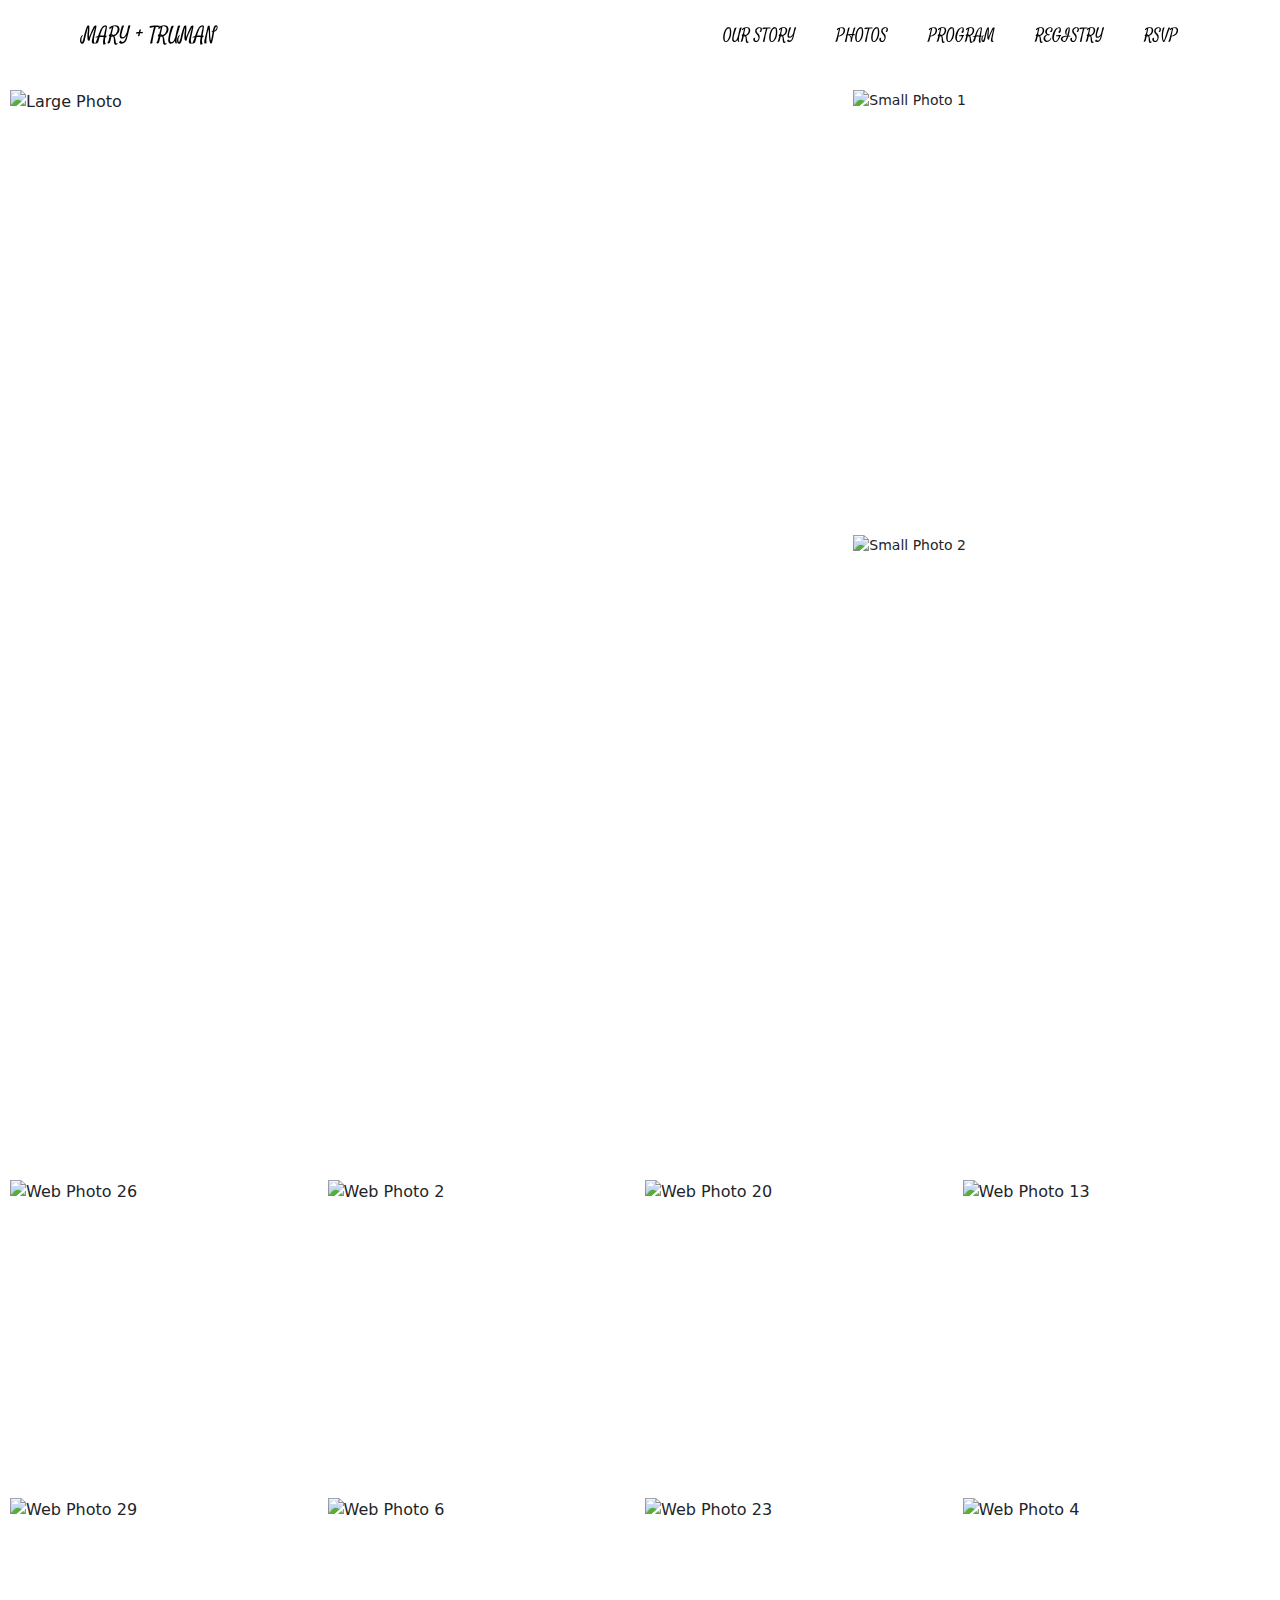
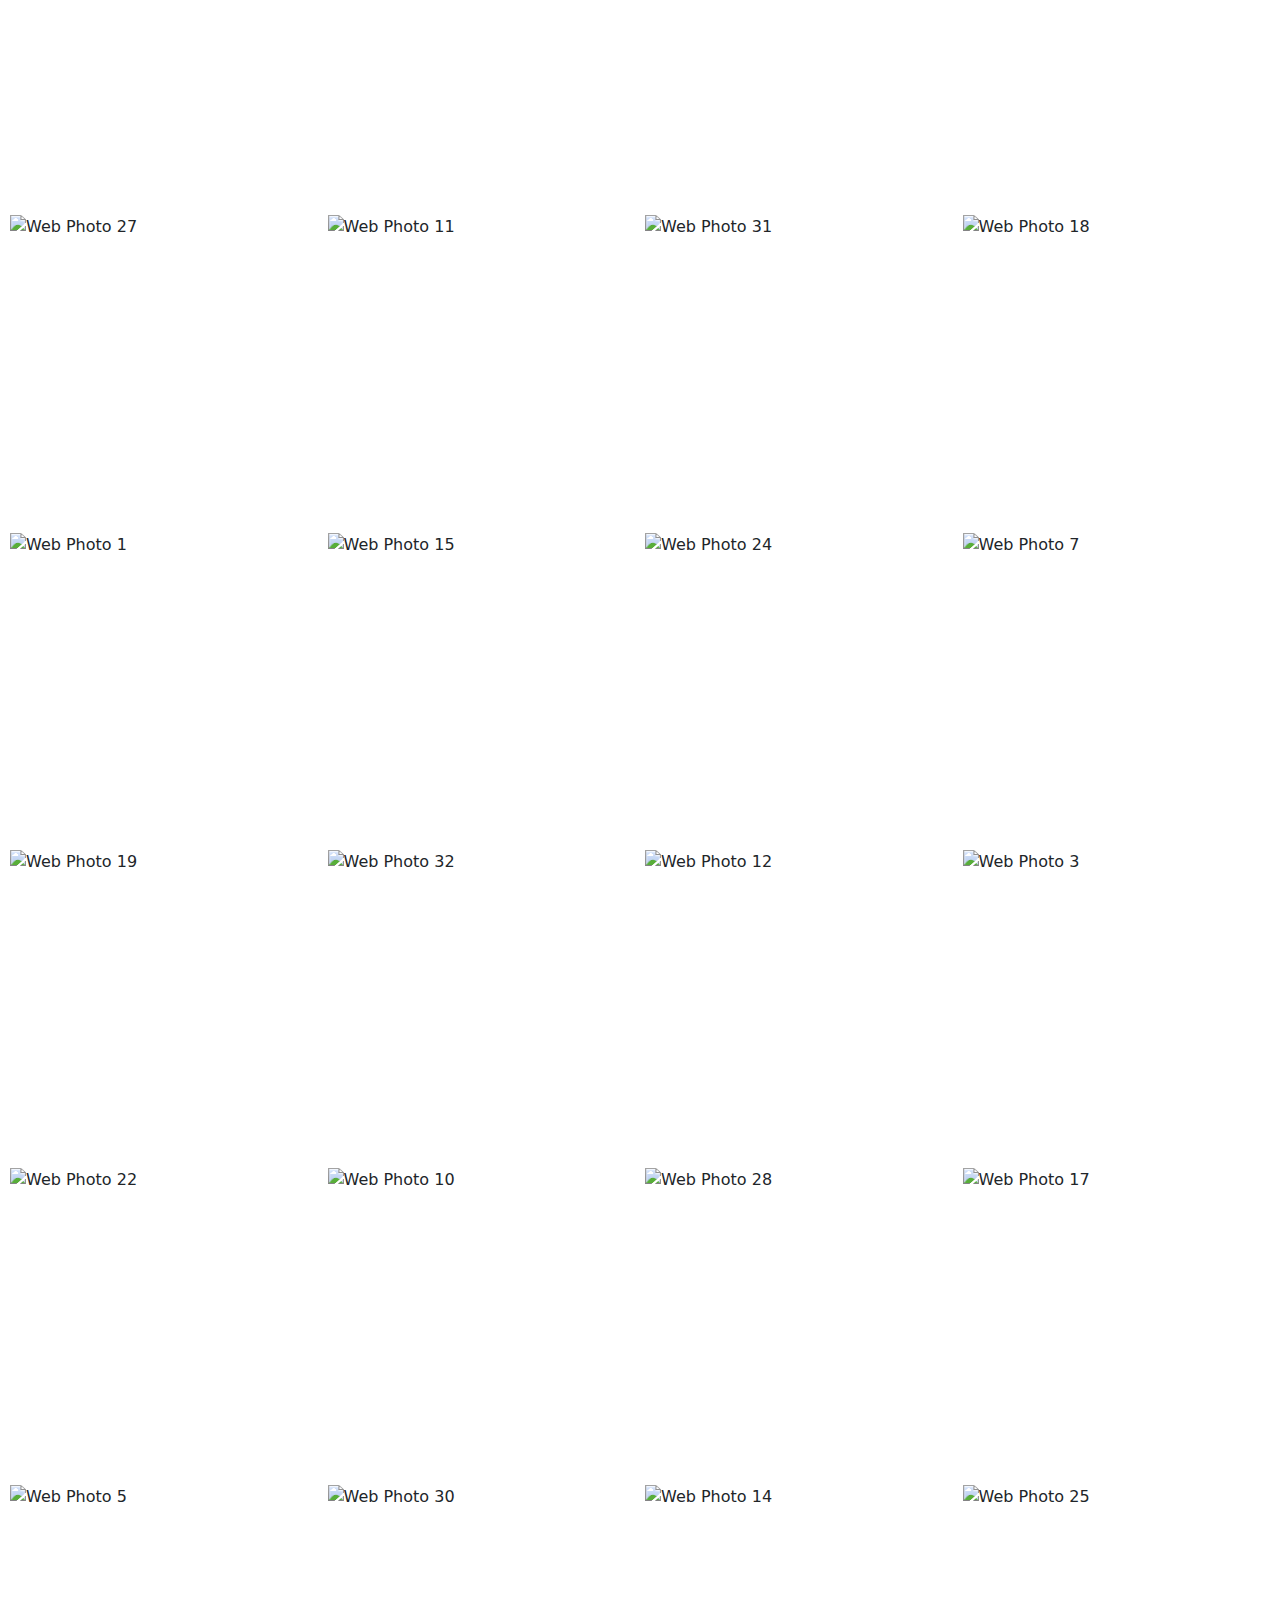
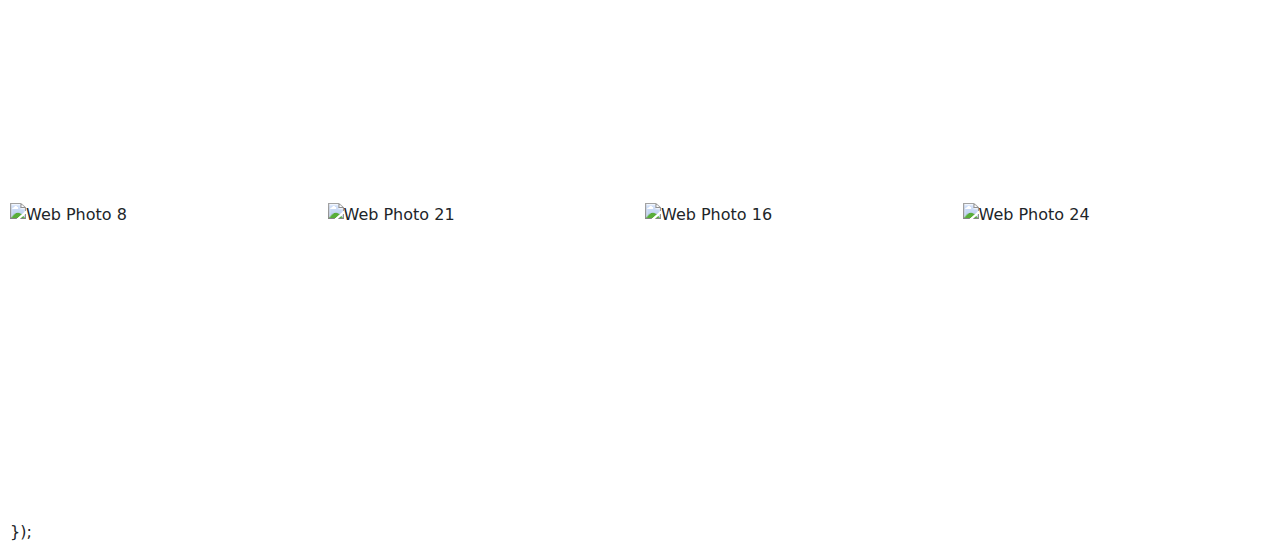
==== Photos.html @ 1ffb4a53 "Add files via upload" ====
<!DOCTYPE html>
<html lang="en">
<head>
    <style>
        .background-image-container {
                 position: absolute; /* Keeps the background image fixed during scrolling */
                 top: 0; /* Aligns the image to the top of the viewport */
                 left: 0; /* Aligns the image to the left of the viewport */
                 z-index: -1; /* Ensures the image stays behind the content */
             }
             
             .background-image-container img {
                 display: block; /* Removes bottom space/margin below the image */
                 width: 1750px; /* Set specific width, adjust as needed */
                 height: auto; /* Maintain aspect ratio */
                 max-height: 1750px; /* Set maximum height */
             }
     
     
     
     .photo-section {
       position: relative;
       z-index: 1; /* Higher z-index means it will be on top */
     }
     </style>
     <meta charset="UTF-8">
     <style>
         .navbar {
           background-color: rgba(255, 255, 255, 0.76) !important; /* White background with 25% opacity */
         }
         .navbar-brand, .navbar-nav .nav-link {
           font-family: 'Satisfy', cursive; /* Satisfy font for all text */
           color: black; /* Black color for text */
         }
         .navbar-brand {
           font-size: 1.5em; /* Larger font size for the navbar brand */
         }
         .navbar-nav .nav-link:hover {
           transform: scale(1.25);
           transition: transform 0.3s;
         }
     
       </style>
       </head>
       <body id="page-top">
       
        <nav class="navbar navbar-expand-lg text-uppercase fixed-top" id="mainNav">
            <div class="container">
              <a class="navbar-brand" href="index.html">Mary + Truman</a>
              <button class="navbar-toggler text-uppercase font-weight-bold bg-primary text-white rounded" type="button"
                data-bs-toggle="collapse" data-bs-target="#navbarResponsive" aria-controls="navbarResponsive"
                aria-expanded="false" aria-label="Toggle navigation">
                Menu
                <i class="fas fa-bars"></i>
              </button>
              <div class="collapse navbar-collapse" id="navbarResponsive">
                <ul class="navbar-nav ms-auto">
                  <!-- Assuming 'Our Story' links back to the main page (index.html) -->
                  <li class="nav-item mx-0 mx-lg-1"><a class="nav-link py-3 px-0 px-lg-3 rounded" href="story.html">Our Story</a></li>
                  <!-- Link for 'Photos' page -->
                  <li class="nav-item mx-0 mx-lg-1"><a class="nav-link py-3 px-0 px-lg-3 rounded" href="Photos.html">Photos</a></li>
                  <!-- Assuming 'Contact' links to a section on the main page or another HTML file -->
                  <li class="nav-item mx-0 mx-lg-1"><a class="nav-link py-3 px-0 px-lg-3 rounded" href="program.html">Program</a></li>
                  <li class="nav-item mx-0 mx-lg-1"><a class="nav-link py-3 px-0 px-lg-3 rounded" href="https://www.amazon.com/wedding/registry/3O172XSY07O5B"target="_blank">Registry</a></li>
                  <li class="nav-item mx-0 mx-lg-1"><a class="nav-link py-3 px-0 px-lg-3 rounded" href="https://www.theknot.com/us/mary-konishi-and-truman-mitchell-aug-2024/rsvp/confirmation"target="_blank">RSVP</a></li>
                
                </ul>
              </div>
            </div>
          </nav>
          
     
     <head>
         <meta charset="UTF-8">
         <title>Mary + Truman</title>
         <link href="https://cdn.jsdelivr.net/npm/bootstrap@5.2.3/dist/css/bootstrap.min.css" rel="stylesheet">
         <link href="https://fonts.googleapis.com/css2?family=Satisfy&display=swap" rel="stylesheet">
         <!-- Link to your custom CSS file -->
         <link rel="stylesheet" href="styles.css">
         <style>
           .navbar {
             background-color: rgba(255, 255, 255, 0.76) !important; /* White background with 25% opacity */
           }
           .navbar-brand {
             font-size: 1.5em; /* Larger font size for the navbar brand */
           }
           .navbar-nav .nav-link:hover {
             transform: scale(1.25);
             transition: transform 0.3s;
           }
         </style>
         </head>
    
         </nav>
    <style>
        .background-image-container {
                 position: absolute; /* Keeps the background image fixed during scrolling */
                 top: 0; /* Aligns the image to the top of the viewport */
                 left: 0; /* Aligns the image to the left of the viewport */
                 z-index: -1; /* Ensures the image stays behind the content */
             }
             
             .background-image-container img {
                 display: block; /* Removes bottom space/margin below the image */
                 width: 1750px; /* Set specific width, adjust as needed */
                 height: auto; /* Maintain aspect ratio */
                 max-height: 1750px; /* Set maximum height */
             }
     
     
     
     .photo-section {
       position: relative;
       z-index: 1; /* Higher z-index means it will be on top */
     }
     </style>
     <meta charset="UTF-8">
    
          
     
     <head>
         <meta charset="UTF-8">
         <title>Mary + Truman</title>
         <link href="https://cdn.jsdelivr.net/npm/bootstrap@5.2.3/dist/css/bootstrap.min.css" rel="stylesheet">
         <link href="https://fonts.googleapis.com/css2?family=Satisfy&display=swap" rel="stylesheet">
         <!-- Link to your custom CSS file -->
         <link rel="stylesheet" href="styles.css">
        





        <head>
        <meta charset="UTF-8">
        <meta name="viewport" content="width=device-width, initial-scale=1.0">
        <title>Photo Gallery</title>
        <link rel="stylesheet" href="styles.css">
        </head>
        <body>

            <p>&nbsp;</p>
            <p>&nbsp;</p>

            <body1>
                <div class="gallery1">
                    <div class="portfolio-item large">
                        <img class="img-fluid" src="assets/img/portfolio/web-15.jpg" alt="Large Photo">
                    </div>
                    <div class="portfolio-item small">
                        <img class="img-fluid" src="assets/img/portfolio/web-12.jpg" alt="Small Photo 1">
                    </div>
                    <div class="portfolio-item small">
                        <img class="img-fluid" src="assets/img/portfolio/web-09.jpg" alt="Small Photo 2">
                    </div>
                </div>
                <p>&nbsp;</p>
                <p>&nbsp;</p>
                <p>&nbsp;</p>
               


<style>/* styles.css */

    
    .gallery1 {
        display: grid;
        grid-template-columns: 2fr 1fr; /* Larger area for the large photo */
        grid-template-rows: 1fr 1fr; /* Two rows */
        height: 100vh; /* Full viewport height */
        width: 100vw; /* Full viewport width */
        grid-gap: 10px;
        padding-bottom: 100px;
        padding-top: 20px;
        margin-top: 0px;
        padding: 10px;
        margin-bottom: 70px;
        scroll-margin-top: 10000px;
        
    }
    
    .portfolio-item {
        overflow: hidden;
        position: relative;
    }
    
    .large {
        grid-row: span 2; /* Large photo spans two rows */
    }
    
    .img-fluid {
        width: 100%;
        height: 100%;
        object-fit: cover;
        position: absolute;
        top: 0;
        left: 0;
        border-radius: 0px;
    }
    </style>




        <div class="gallery">

            <div class="portfolio-item">
                <img class="img-fluid portfolio-img" src="assets/img/portfolio/web-26.jpg" alt="Web Photo 26" />
            </div>
            <div class="portfolio-item">
                <img class="img-fluid portfolio-img" src="assets/img/portfolio/web-02.jpg" alt="Web Photo 2" />
            </div>
            <div class="portfolio-item">
                <img class="img-fluid portfolio-img" src="assets/img/portfolio/web-20.jpg" alt="Web Photo 20" />
            </div>
            <div class="portfolio-item">
                <img class="img-fluid portfolio-img" src="assets/img/portfolio/web-13.jpg" alt="Web Photo 13" />
            </div>
            <div class="portfolio-item">
                <img class="img-fluid portfolio-img" src="assets/img/portfolio/web-29.jpg" alt="Web Photo 29" />
            </div>
            <div class="portfolio-item">
                <img class="img-fluid portfolio-img" src="assets/img/portfolio/web-06.jpg" alt="Web Photo 6" />
            </div>
            <div class="portfolio-item">
                <img class="img-fluid portfolio-img" src="assets/img/portfolio/web-23.jpg" alt="Web Photo 23" />
            </div>
            <!-- Row 2 -->
            <div class="portfolio-item">
                <img class="img-fluid portfolio-img" src="assets/img/portfolio/web-04.jpg" alt="Web Photo 4" />
            </div>
            <div class="portfolio-item">
                <img class="img-fluid portfolio-img" src="assets/img/portfolio/web-27.jpg" alt="Web Photo 27" />
            </div>
            <div class="portfolio-item">
                <img class="img-fluid portfolio-img" src="assets/img/portfolio/web-11.jpg" alt="Web Photo 11" />
            </div>
            <div class="portfolio-item">
                <img class="img-fluid portfolio-img" src="assets/img/portfolio/web-31.jpg" alt="Web Photo 31" />
            </div>
            <div class="portfolio-item">
                <img class="img-fluid portfolio-img" src="assets/img/portfolio/web-18.jpg" alt="Web Photo 18" />
            </div>
            <div class="portfolio-item">
                <img class="img-fluid portfolio-img" src="assets/img/portfolio/web-01.jpg" alt="Web Photo 1" />
            </div>
            <div class="portfolio-item">
                <img class="img-fluid portfolio-img" src="assets/img/portfolio/web-15.jpg" alt="Web Photo 15" />
            </div>
            <div class="portfolio-item">
                <img class="img-fluid portfolio-img" src="assets/img/portfolio/web-24.jpg" alt="Web Photo 24" />
            </div>
            <div class="portfolio-item">
                <img class="img-fluid portfolio-img" src="assets/img/portfolio/web-07.jpg" alt="Web Photo 7" />
            </div>
            <!-- Row 3 -->
            <div class="portfolio-item">
                <img class="img-fluid portfolio-img" src="assets/img/portfolio/web-19.jpg" alt="Web Photo 19" />
            </div>
            <div class="portfolio-item">
                <img class="img-fluid portfolio-img" src="assets/img/portfolio/web-32.jpg" alt="Web Photo 32" />
            </div>
            <div class="portfolio-item">
                <img class="img-fluid portfolio-img" src="assets/img/portfolio/web-12.jpg" alt="Web Photo 12" />
            </div>
            <div class="portfolio-item">
                <img class="img-fluid portfolio-img" src="assets/img/portfolio/web-03.jpg" alt="Web Photo 3" />
            </div>
            <div class="portfolio-item">
                <img class="img-fluid portfolio-img" src="assets/img/portfolio/web-22.jpg" alt="Web Photo 22" />
            </div>
            <div class="portfolio-item">
                <img class="img-fluid portfolio-img" src="assets/img/portfolio/web-10.jpg" alt="Web Photo 10" />
            </div>
            <div class="portfolio-item">
                <img class="img-fluid portfolio-img" src="assets/img/portfolio/web-28.jpg" alt="Web Photo 28" />
            </div>
            <div class="portfolio-item">
                <img class="img-fluid portfolio-img" src="assets/img/portfolio/web-17.jpg" alt="Web Photo 17" />
            </div>
            <div class="portfolio-item">
                <img class="img-fluid portfolio-img" src="assets/img/portfolio/web-05.jpg" alt="Web Photo 5" />
            </div>
            <!-- Row 4 -->
            <div class="portfolio-item">
                <img class="img-fluid portfolio-img" src="assets/img/portfolio/web-30.jpg" alt="Web Photo 30" />
            </div>
            <div class="portfolio-item">
                <img class="img-fluid portfolio-img" src="assets/img/portfolio/web-14.jpg" alt="Web Photo 14" />
            </div>
            <div class="portfolio-item">
                <img class="img-fluid portfolio-img" src="assets/img/portfolio/web-25.jpg" alt="Web Photo 25" />
            </div>
            <div class="portfolio-item">
                <img class="img-fluid portfolio-img" src="assets/img/portfolio/web-08.jpg" alt="Web Photo 8" />
            </div>
            <div class="portfolio-item">
                <img class="img-fluid portfolio-img" src="assets/img/portfolio/web-21.jpg" alt="Web Photo 21" />
            </div>
            <div class="portfolio-item">
                <img class="img-fluid portfolio-img" src="assets/img/portfolio/web-16.jpg" alt="Web Photo 16" />
            </div>
            <div class="portfolio-item">
                <img class="img-fluid portfolio-img" src="assets/img/portfolio/web-24.jpg" alt="Web Photo 24" />
            </div>
        <script src="script.js"></script>
        </body>








   <style>
    /* Hover effect to scale up the portfolio item */
.portfolio-item:hover {
    transform: scale(1.03); /* Enlarges the box by 5% on hover */
    z-index: 10; /* Ensures the scaled item is above others */
    box-shadow: 0 5px 15px rgba(0, 0, 0, 0.25); /* Adds shadow for depth */
    transition: transform 0.3s, box-shadow 0.3s; /* Smooth transitions for scaling and shadow */
}

       /* Basic styling for body and HTML */
body, html {
    margin: 0;
    padding: 0;
    width: 100%;
    height: 100%;
}

/* Styling for the gallery grid */
.gallery {
    display: grid;
    grid-template-columns: repeat(4, 1fr); /* Set to 9 columns for a 9x9 grid */
    grid-gap: 10px;
    padding: 10px;
}

/* Styling for each portfolio item */
.portfolio-item {
    width: 100%;
    padding-top: 100%; /* Maintains aspect ratio */
    position: relative;
    overflow: hidden;
    transition: transform 0.3s ease-in-out; /* Ensures smooth scaling */
}

/* Hover effect to scale up the portfolio item */
.portfolio-item:hover {
    transform: scale(10px1.1s); /* Enlarges the box on hover */
    z-index: 10; /* Ensures the scaled item is above others */
    box-shadow: 0px 5px 15px rgba(0, 0, 0, 0.25); /* Initial box shadow */;
}

/* Styling for images within portfolio items */
.img-fluid {
    position: absolute;
    top: 0;
    left: 0;
    width: 100%;
    height: 100%;
    object-fit: cover;
}

    </style>
      
        });
                
    </script>
        









        </html>
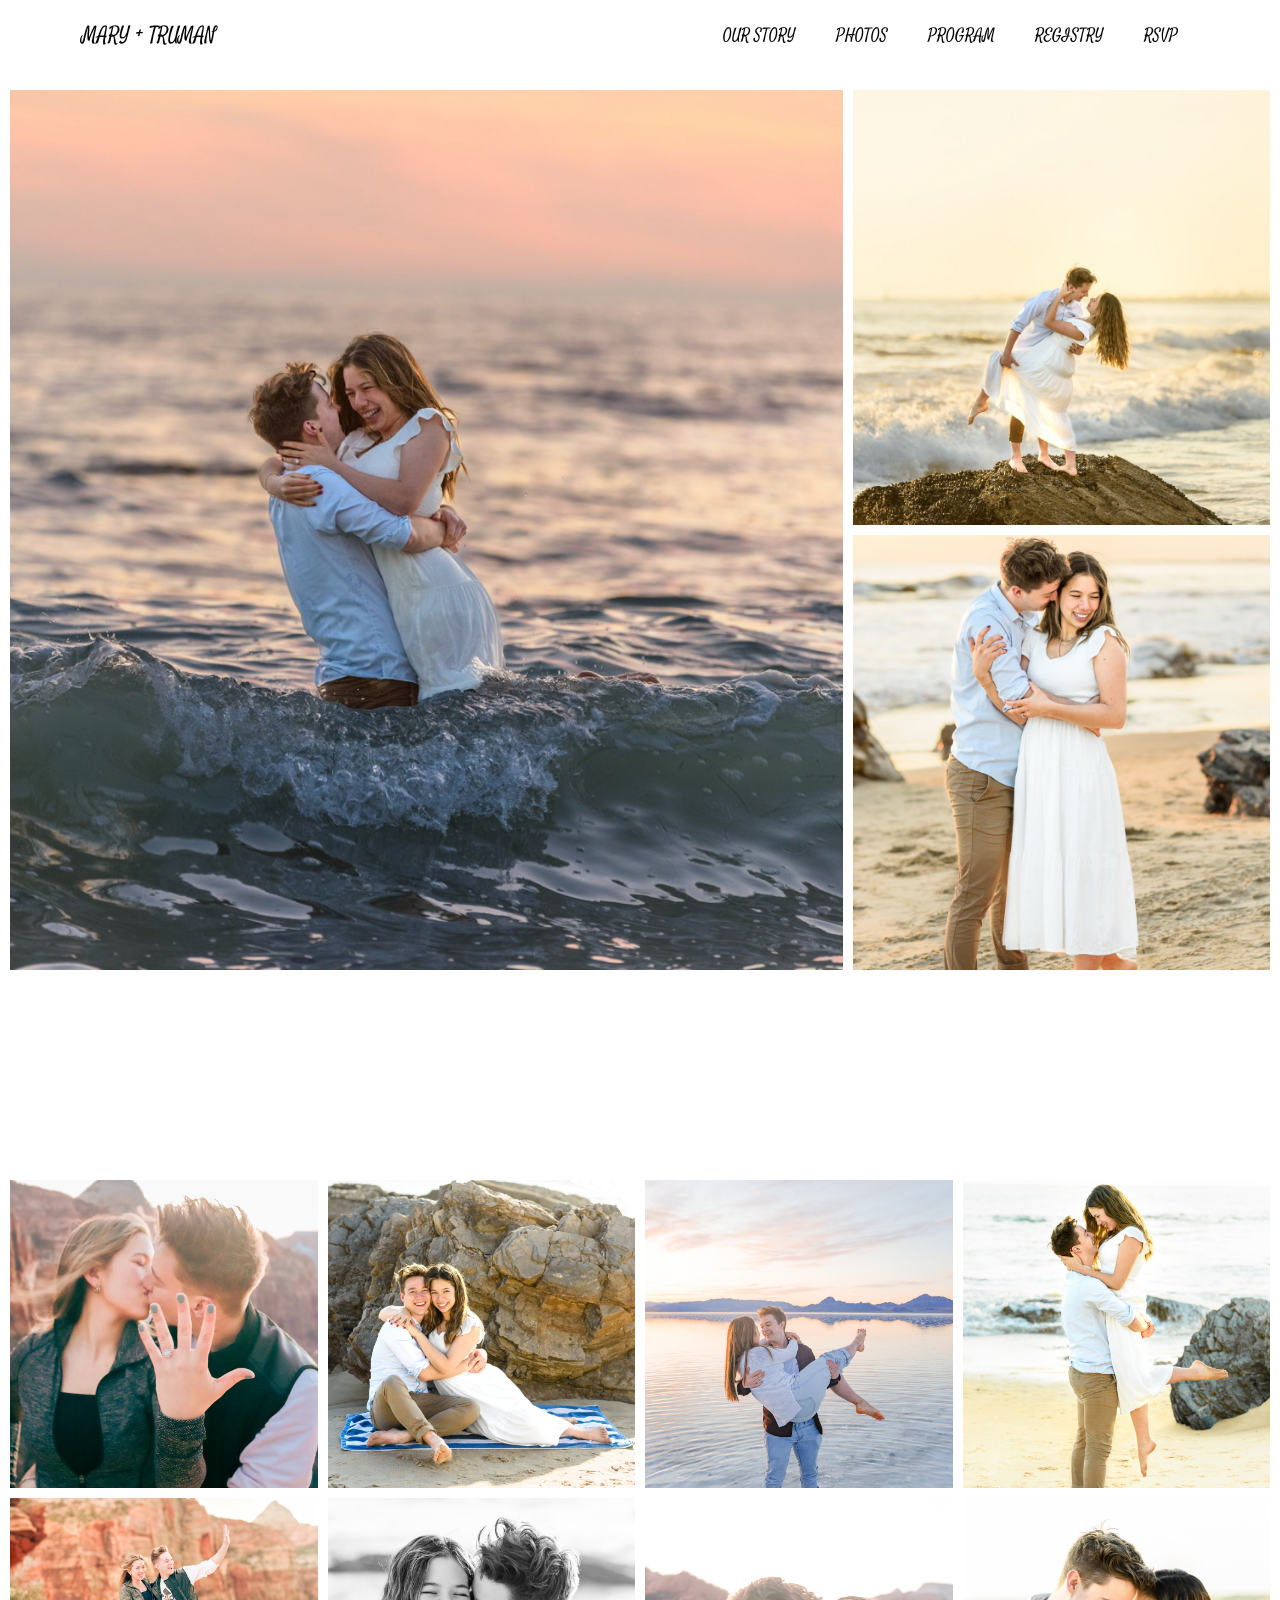
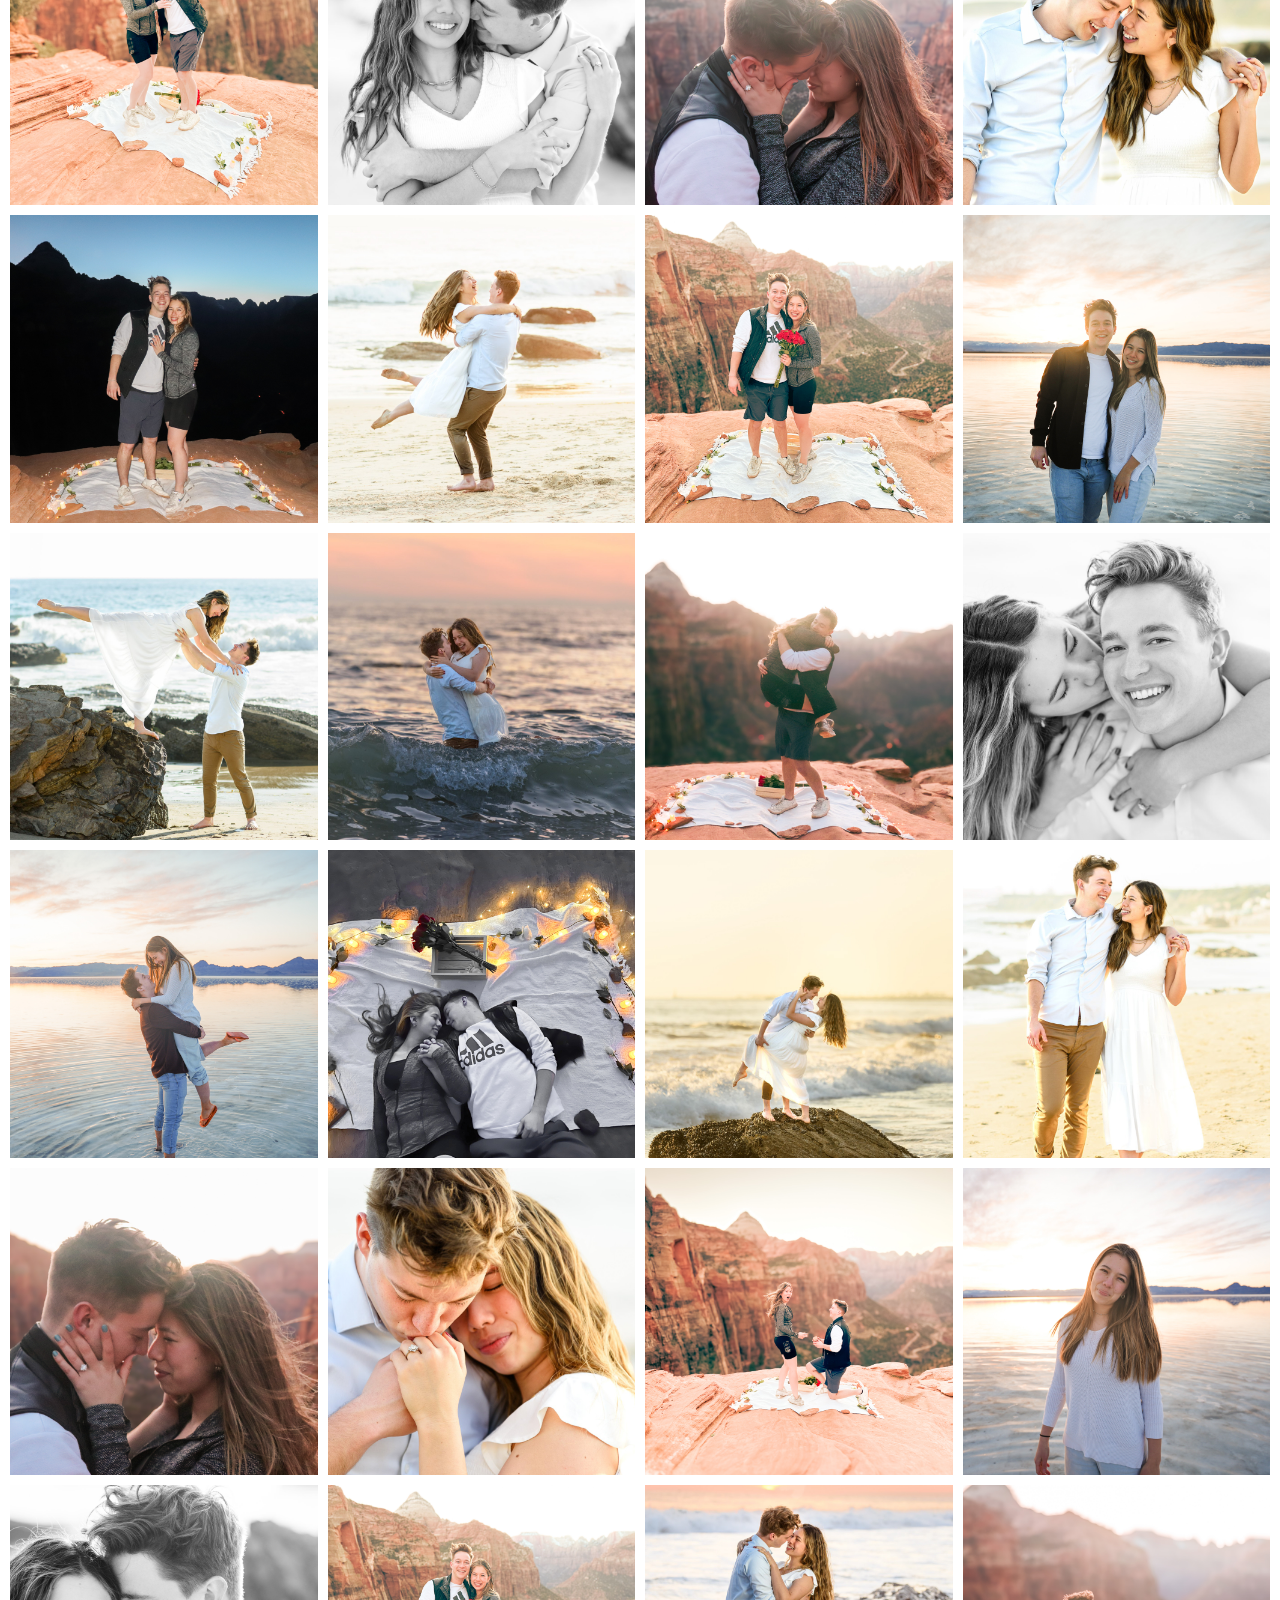
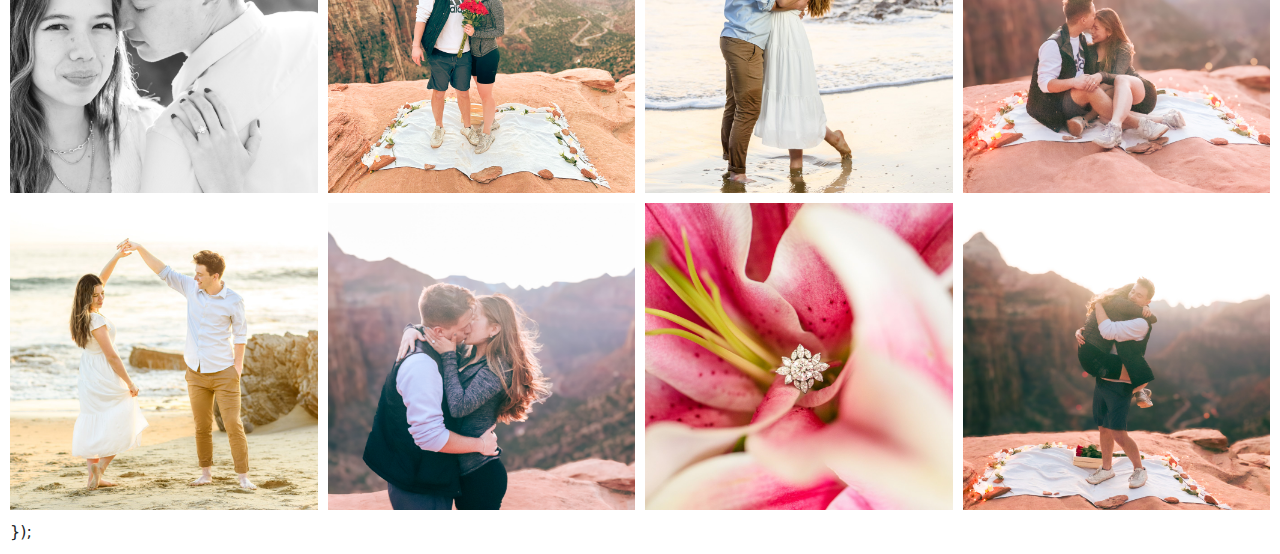
==== commit c268b5ee: "Update Photos.html" ====
--- a/Photos.html
+++ b/Photos.html
@@ -60,7 +60,7 @@
                   <!-- Link for 'Photos' page -->
                   <li class="nav-item mx-0 mx-lg-1"><a class="nav-link py-3 px-0 px-lg-3 rounded" href="Photos.html">Photos</a></li>
                   <!-- Assuming 'Contact' links to a section on the main page or another HTML file -->
-                  <li class="nav-item mx-0 mx-lg-1"><a class="nav-link py-3 px-0 px-lg-3 rounded" href="program.html">Program</a></li>
+                  <li class="nav-item mx-0 mx-lg-1"><a class="nav-link py-3 px-0 px-lg-3 rounded" href="Program.html">Program</a></li>
                   <li class="nav-item mx-0 mx-lg-1"><a class="nav-link py-3 px-0 px-lg-3 rounded" href="https://www.amazon.com/wedding/registry/3O172XSY07O5B"target="_blank">Registry</a></li>
                   <li class="nav-item mx-0 mx-lg-1"><a class="nav-link py-3 px-0 px-lg-3 rounded" href="https://www.theknot.com/us/mary-konishi-and-truman-mitchell-aug-2024/rsvp/confirmation"target="_blank">RSVP</a></li>
                 
@@ -379,4 +379,4 @@
 
 
 
-        </html>+        </html>
